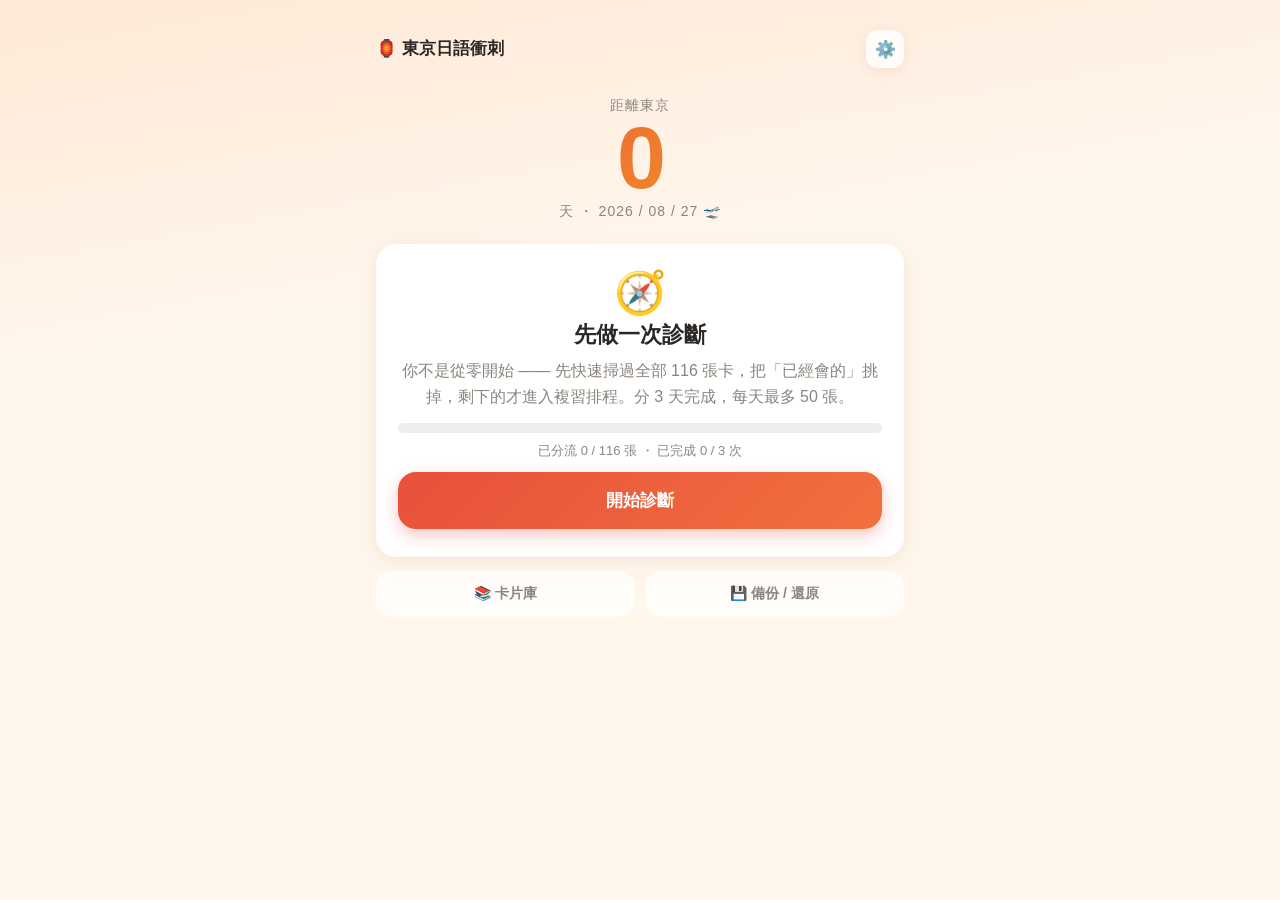
==== index.html @ 3a6a8c68 "feat: 東京旅遊日語 30 天衝刺複習 Web App 依 japanese-sprint-app-spec.md 實作的純前端、單機可用日語複習 App， 出發日 2026-08-27，所有進度" ====
<!DOCTYPE html>
<html lang="zh-Hant">
<head>
<meta charset="utf-8">
<meta name="viewport" content="width=device-width,initial-scale=1,viewport-fit=cover">
<meta name="theme-color" content="#FFE9D6">
<meta name="apple-mobile-web-app-capable" content="yes">
<meta name="apple-mobile-web-app-title" content="東京日語">
<title>東京日語衝刺 🏮</title>
<link rel="icon" href="data:image/svg+xml,<svg xmlns='http://www.w3.org/2000/svg' viewBox='0 0 100 100'><text y='.9em' font-size='90'>🏮</text></svg>">
<link rel="stylesheet" href="styles.css">
</head>
<body>
<div id="app"></div>
<div id="toast"></div>
<script src="data.js"></script>
<script src="app.js"></script>
</body>
</html>
---- styles.css ----
/* ==========================================================================
   東京旅遊日語 30 天衝刺 — 樣式（手機優先）
   ========================================================================== */
:root{
  --primary:#E8503A;
  --primary-d:#C93F2C;
  --accent:#2E86AB;
  --green:#35B37E;
  --yellow:#F5A623;
  --red:#E5484D;
  --gray:#C9CDD4;
  --bg:#FFF6EC;
  --bg2:#FFE9D6;
  --card:#FFFFFF;
  --text:#2B2724;
  --muted:#8C857D;
  --line:rgba(0,0,0,.07);
  --shadow:0 4px 18px rgba(180,120,80,.13);
  --radius:20px;
}

*{box-sizing:border-box;-webkit-tap-highlight-color:transparent}
html,body{margin:0;padding:0}
body{
  background:linear-gradient(170deg,var(--bg2) 0%,var(--bg) 32%,var(--bg) 100%);
  background-attachment:fixed;
  color:var(--text);
  font-family:-apple-system,BlinkMacSystemFont,"Segoe UI","PingFang TC","Noto Sans TC","Microsoft JhengHei",sans-serif;
  font-size:16px;line-height:1.6;
  min-height:100vh;
}
#app{max-width:560px;margin:0 auto;padding:12px 16px 40px}
.jp,.jp-big,.jp-quiz,.kana,.sign,.bubble-jp,.br-jp,.bubble-kana{
  font-family:"Hiragino Sans","Hiragino Kaku Gothic ProN","Noto Sans JP","Yu Gothic",sans-serif;
}

h2{font-size:22px;margin:6px 0 8px;line-height:1.35}
h3{font-size:17px;margin:0 0 10px}
p{margin:6px 0}
.muted{color:var(--muted)}
.small{font-size:13px}
.xsmall{font-size:11.5px}
.center{text-align:center}
.pad{height:40px}
.warn{color:var(--primary)}

/* ---------- 頂列 ---------- */
.topbar{display:flex;align-items:center;gap:10px;padding:6px 0 12px}
.brand{flex:1;font-weight:700;font-size:17px}
.counter{color:var(--muted);font-size:13px;font-variant-numeric:tabular-nums}
.icon-btn{
  border:none;background:rgba(255,255,255,.8);width:38px;height:38px;border-radius:12px;
  font-size:17px;cursor:pointer;box-shadow:var(--shadow);flex:none;
}

/* ---------- 卡片 ---------- */
.card{
  background:var(--card);border-radius:var(--radius);padding:20px;margin-bottom:14px;
  box-shadow:var(--shadow);
}
.card.hero{text-align:center;padding:28px 22px}
.hero-emoji{font-size:42px;line-height:1}
.hero-emoji.big{font-size:64px}
.card.danger{border:1px solid rgba(229,72,77,.25)}
.big-emoji{font-size:32px}

/* ---------- 倒數 ---------- */
.countdown{
  text-align:center;padding:14px 0 22px;
}
.cd-num{
  font-size:76px;font-weight:800;line-height:.95;letter-spacing:-3px;
  background:linear-gradient(135deg,var(--primary),#F5A623);
  -webkit-background-clip:text;background-clip:text;color:transparent;
}
.cd-label{color:var(--muted);font-size:14px;letter-spacing:1px}

/* ---------- 按鈕 ---------- */
.btn{
  display:block;width:100%;border:none;border-radius:16px;padding:14px 18px;
  font-size:16px;font-weight:700;cursor:pointer;margin-top:10px;
  background:#F1EDE8;color:var(--text);font-family:inherit;
  transition:transform .08s ease,filter .15s ease;
}
.btn:active{transform:scale(.975)}
.btn.big{padding:17px 18px;font-size:17px;border-radius:18px}
.btn.primary{background:linear-gradient(135deg,var(--primary),#F2703F);color:#fff;box-shadow:0 6px 16px rgba(232,80,58,.32)}
.btn.accent{background:linear-gradient(135deg,#6B5B95,var(--accent));color:#fff;box-shadow:0 6px 16px rgba(46,134,171,.3)}
.btn.ghost{background:transparent;color:var(--muted);box-shadow:none;font-weight:600}
.btn.warn{background:rgba(229,72,77,.1);color:var(--red)}
.btn.small{width:auto;padding:9px 14px;font-size:14px;margin:0;flex:none}
.btn.known{background:linear-gradient(135deg,var(--green),#4CC38A);color:#fff}
.btn.rusty{background:linear-gradient(135deg,var(--yellow),#F7B955);color:#fff}

/* ---------- 首頁 ---------- */
.row2{display:grid;grid-template-columns:1fr 1fr;gap:12px;margin-bottom:14px}
.row2 .card{margin:0;text-align:center;padding:18px 12px;display:flex;flex-direction:column;align-items:center;justify-content:center;gap:2px}
.stat-big{font-size:32px;font-weight:800;line-height:1.2}
.ring-wrap{position:relative;display:inline-flex;align-items:center;justify-content:center}
.ring-center{position:absolute;font-weight:800;font-size:18px}
.ring{display:block}

.phase-tag{
  display:inline-block;background:rgba(46,134,171,.12);color:var(--accent);
  padding:4px 12px;border-radius:99px;font-size:13px;font-weight:700;margin-bottom:6px;
}
.due-line{margin:12px 0 2px;font-size:15px}

.scen-grid{display:grid;grid-template-columns:repeat(3,1fr);gap:14px 6px;margin-top:4px}
.scen{text-align:center}
.scen-ring{position:relative;display:inline-flex;align-items:center;justify-content:center}
.scen-emoji{position:absolute;font-size:22px}
.scen-name{font-size:12.5px;font-weight:600;margin-top:2px}
.scen-num{font-size:11.5px;color:var(--muted)}
.legend{display:flex;gap:14px;justify-content:center;margin-top:16px;font-size:12px;color:var(--muted)}
.legend span{display:flex;align-items:center;gap:5px}
.dot{width:9px;height:9px;border-radius:99px;display:inline-block;flex:none}
.dot.green{background:var(--green)}.dot.yellow{background:var(--yellow)}.dot.gray{background:var(--gray)}

.tokyo-card{background:linear-gradient(135deg,#F7F2FF,#EAF4F9)}
.tokyo-head{display:flex;gap:12px;align-items:center;margin-bottom:6px}
.tokyo-head h3{margin:0}
.locked{opacity:.62}
.lock-note{text-align:center;color:var(--muted);font-size:14px;padding:8px 0 2px}

.banner{
  background:#fff;border-left:4px solid var(--accent);border-radius:14px;padding:14px 16px;
  margin-bottom:14px;box-shadow:var(--shadow);font-size:14px;
  display:flex;gap:12px;align-items:center;flex-wrap:wrap;
}
.banner .btn{background:var(--accent);color:#fff}

.footnav{display:flex;gap:10px;margin-top:6px}
.footnav .btn{margin-top:0;font-size:14px;background:rgba(255,255,255,.7)}

/* ---------- 進度條 ---------- */
.progress{height:10px;background:rgba(0,0,0,.07);border-radius:99px;overflow:hidden;margin:14px 0 8px}
.progress.slim{height:5px;margin:0 0 14px}
.progress-fill{height:100%;background:linear-gradient(90deg,var(--primary),#F5A623);border-radius:99px;transition:width .4s}

/* ---------- 課程分段列 ---------- */
.segbar{display:flex;gap:6px;margin-bottom:16px}
.seg{
  flex:1;height:34px;border-radius:12px;background:rgba(255,255,255,.65);
  display:flex;align-items:center;justify-content:center;font-size:15px;opacity:.45;
}
.seg.done{opacity:1;background:rgba(53,179,126,.18)}
.seg.cur{opacity:1;background:#fff;box-shadow:var(--shadow);transform:scale(1.04)}
.counter-line{text-align:center;color:var(--muted);font-size:13px;margin-bottom:10px;font-variant-numeric:tabular-nums}

/* ---------- 診斷 ---------- */
.diag-card{text-align:center;padding:34px 22px}
.diag-q{font-size:26px;font-weight:700;margin:14px 0 10px;line-height:1.45}
.diag-btns{display:grid;grid-template-columns:1fr 1fr;gap:12px;margin-bottom:14px}
.diag-btns .btn{margin-top:0;padding:20px 10px;font-size:16px}
.badge{
  display:inline-block;padding:4px 12px;border-radius:99px;font-size:12.5px;font-weight:700;
}

/* ---------- 翻卡 ---------- */
.flip{perspective:1200px;min-height:300px;margin-bottom:14px;cursor:pointer}
.flip-inner{position:relative;width:100%;min-height:300px;transition:transform .55s cubic-bezier(.4,.2,.2,1);transform-style:preserve-3d}
.flip.flipped .flip-inner{transform:rotateY(180deg)}
.face{
  position:absolute;inset:0;backface-visibility:hidden;-webkit-backface-visibility:hidden;
  background:var(--card);border-radius:var(--radius);box-shadow:var(--shadow);
  padding:26px 22px;display:flex;flex-direction:column;align-items:center;justify-content:center;
  text-align:center;gap:8px;overflow:auto;
}
.face.back{transform:rotateY(180deg);background:linear-gradient(160deg,#FFFDF8,#FFF3E6)}
.zh-big{font-size:27px;font-weight:700;line-height:1.45}
.say-hint{margin-top:10px;font-size:15px;color:var(--muted);line-height:1.5}
.jp-big{font-size:29px;font-weight:700;line-height:1.5;word-break:break-word}
.kana{font-size:17px;color:#6E675F}
.romaji{font-size:15px;color:var(--muted);font-style:italic}
.zh-small{font-size:15px;color:var(--muted);margin-top:8px;border-top:1px dashed var(--line);padding-top:10px;width:100%}
.tap-hint{font-size:14px;padding:6px 0 12px}
.tag{display:inline-block;margin-left:6px;padding:1px 8px;border-radius:99px;font-size:11px;font-weight:700}
.tag.new{background:var(--primary);color:#fff}
.tag.spot{background:var(--accent);color:#fff}

/* ---------- 自評按鈕 ---------- */
.grades{display:grid;grid-template-columns:repeat(5,1fr);gap:6px;margin:4px 0 20px}
.grade{
  border:none;border-radius:14px;padding:12px 2px;min-height:70px;cursor:pointer;
  display:flex;flex-direction:column;align-items:center;justify-content:center;gap:3px;
  font-family:inherit;color:#fff;transition:transform .08s;
}
.grade:active{transform:scale(.94)}
.grade b{font-size:12.5px;font-weight:700;letter-spacing:-.3px;line-height:1.25}
.grade span{font-size:11px;opacity:.75}
.g0{background:#E5484D}
.g2{background:#F2743A}
.g3{background:#F5A623}
.g4{background:#7CC061}
.g5{background:#35B37E}

/* ---------- 選擇題 ---------- */
.quiz-card{text-align:center;padding:30px 20px}
.jp-quiz{font-size:28px;font-weight:700;line-height:1.5;margin:6px 0 4px}
.opts{display:grid;gap:10px;margin-bottom:14px}
.opt{
  border:2px solid var(--line);background:#fff;border-radius:16px;padding:15px 16px;
  font-size:15.5px;text-align:left;cursor:pointer;font-family:inherit;color:var(--text);
  transition:transform .08s,border-color .15s;
}
.opt:active{transform:scale(.98)}
.opt.right{border-color:var(--green);background:rgba(53,179,126,.12);font-weight:700}
.opt.wrong{border-color:var(--red);background:rgba(229,72,77,.1)}

/* ---------- 漢字快閃 ---------- */
.sign-card{text-align:center;padding:34px 20px;background:linear-gradient(160deg,#FFFFFF,#F4F7FA)}
.sign{
  font-size:64px;font-weight:700;letter-spacing:4px;line-height:1.25;
  word-break:break-word;
}
@media(max-width:380px){.sign{font-size:52px}}

/* ---------- 對話 ---------- */
.intro{background:rgba(255,255,255,.7);border-radius:16px;padding:14px 16px;margin-bottom:12px;font-size:14.5px;line-height:1.6}
.narration{
  background:rgba(0,0,0,.04);border-radius:14px;padding:13px 16px;margin-bottom:12px;
  font-size:14.5px;color:#5F594F;line-height:1.65;
}
.npc{display:flex;gap:10px;align-items:flex-start;margin-bottom:14px}
.npc-avatar{font-size:26px;flex:none;background:#fff;width:44px;height:44px;border-radius:99px;display:flex;align-items:center;justify-content:center;box-shadow:var(--shadow)}
.bubble{
  background:#fff;border-radius:4px 18px 18px 18px;padding:14px 16px;box-shadow:var(--shadow);flex:1;
}
.bubble-jp{font-size:19px;font-weight:600;line-height:1.55}
.bubble-kana{font-size:13.5px;color:#807A72;margin-top:2px}
.bubble-zh{font-size:14px;color:var(--muted);margin-top:6px;border-top:1px dashed var(--line);padding-top:6px}
.prompt-card{background:linear-gradient(160deg,#FFF9F0,#FFEFE0);border:1px dashed rgba(232,80,58,.3)}
.prompt{font-size:21px;font-weight:700;line-height:1.5;margin:4px 0 6px}
.answer-card{background:linear-gradient(160deg,#F5FBF8,#EDF7F2);text-align:center}
.tip{margin-top:12px;font-size:13.5px;color:#5F594F;background:rgba(245,166,35,.14);padding:10px 12px;border-radius:12px;text-align:left}
.station{display:flex;gap:12px;align-items:flex-start;background:#fff;border-radius:18px;padding:16px;box-shadow:var(--shadow);margin-bottom:14px}

/* ---------- 錄音 ---------- */
.rec{margin-top:12px}
.rec-btn{background:rgba(0,0,0,.05);font-size:14px;padding:11px;margin-top:0}
.rec-btn.recording{background:var(--red);color:#fff;animation:pulse 1.2s infinite}
@keyframes pulse{0%,100%{opacity:1}50%{opacity:.62}}
.audio{width:100%;margin-top:10px;height:38px}

/* ---------- 完成慶祝 ---------- */
.celebrate{background:linear-gradient(160deg,#FFFDF6,#FFF0DE)}
.recap{display:grid;grid-template-columns:repeat(3,1fr);gap:8px;margin:18px 0}
.recap div{display:flex;flex-direction:column;gap:2px}
.recap b{font-size:23px}
.recap span{font-size:12px;color:var(--muted)}
.streak-line{font-size:15px;margin:6px 0}
.quote{margin-top:14px;font-size:14.5px;color:#5F594F;font-style:italic;background:rgba(0,0,0,.035);padding:12px;border-radius:12px}
.confetti{position:fixed;inset:0;pointer-events:none;overflow:hidden;z-index:50}
.confetti span{
  position:absolute;top:-40px;font-size:26px;
  left:calc(8% + var(--i) * 15%);
  animation:fall 2.6s cubic-bezier(.3,.6,.5,1) forwards;
  animation-delay:calc(var(--i) * .16s);
}
@keyframes fall{
  0%{transform:translateY(0) rotate(0);opacity:0}
  12%{opacity:1}
  100%{transform:translateY(105vh) rotate(420deg);opacity:0}
}

/* ---------- 卡片庫 ---------- */
.chips{display:flex;gap:8px;overflow-x:auto;padding-bottom:12px;-webkit-overflow-scrolling:touch}
.chips::-webkit-scrollbar{display:none}
.chip{
  flex:none;border:none;background:rgba(255,255,255,.75);border-radius:99px;padding:9px 15px;
  font-size:13.5px;font-family:inherit;cursor:pointer;color:var(--muted);font-weight:600;
}
.chip.on{background:var(--primary);color:#fff}
.card.list{padding:6px 16px}
.browse-row{display:flex;gap:11px;align-items:center;padding:13px 0;border-bottom:1px solid var(--line)}
.browse-row:last-child{border-bottom:none}
.br-main{flex:1;min-width:0}
.br-jp{font-size:17px;font-weight:600;line-height:1.4}
.br-kana{font-size:12px;color:#8C857D}
.br-zh{font-size:13.5px;color:#5F594F;margin-top:2px}
.br-meta{font-size:11.5px;color:var(--muted);flex:none;text-align:right}

/* ---------- 設定 ---------- */
.kv{display:flex;justify-content:space-between;align-items:center;gap:12px;padding:9px 0;border-bottom:1px solid var(--line);font-size:14.5px}
.kv:last-child{border-bottom:none}
.switch{display:flex;align-items:center;gap:10px;font-size:15px;padding:6px 0;cursor:pointer}
.switch input{width:20px;height:20px;accent-color:var(--primary)}
.select{border:1px solid var(--line);border-radius:10px;padding:7px 10px;font-family:inherit;font-size:14px;background:#fff}
.input{
  width:100%;border:2px solid var(--line);border-radius:14px;padding:14px;font-size:16px;
  font-family:inherit;margin:12px 0 4px;background:#fff;color:var(--text);
}
.input:focus{outline:none;border-color:var(--primary)}

/* ---------- toast ---------- */
#toast{
  position:fixed;left:50%;bottom:26px;transform:translate(-50%,20px);
  background:rgba(30,26,22,.93);color:#fff;padding:12px 20px;border-radius:99px;
  font-size:14px;opacity:0;transition:.28s;pointer-events:none;z-index:100;
  max-width:88vw;text-align:center;
}
#toast.show{opacity:1;transform:translate(-50%,0)}

/* ---------- 桌面 ---------- */
@media(min-width:640px){
  #app{padding-top:24px}
  .cd-num{font-size:88px}
}
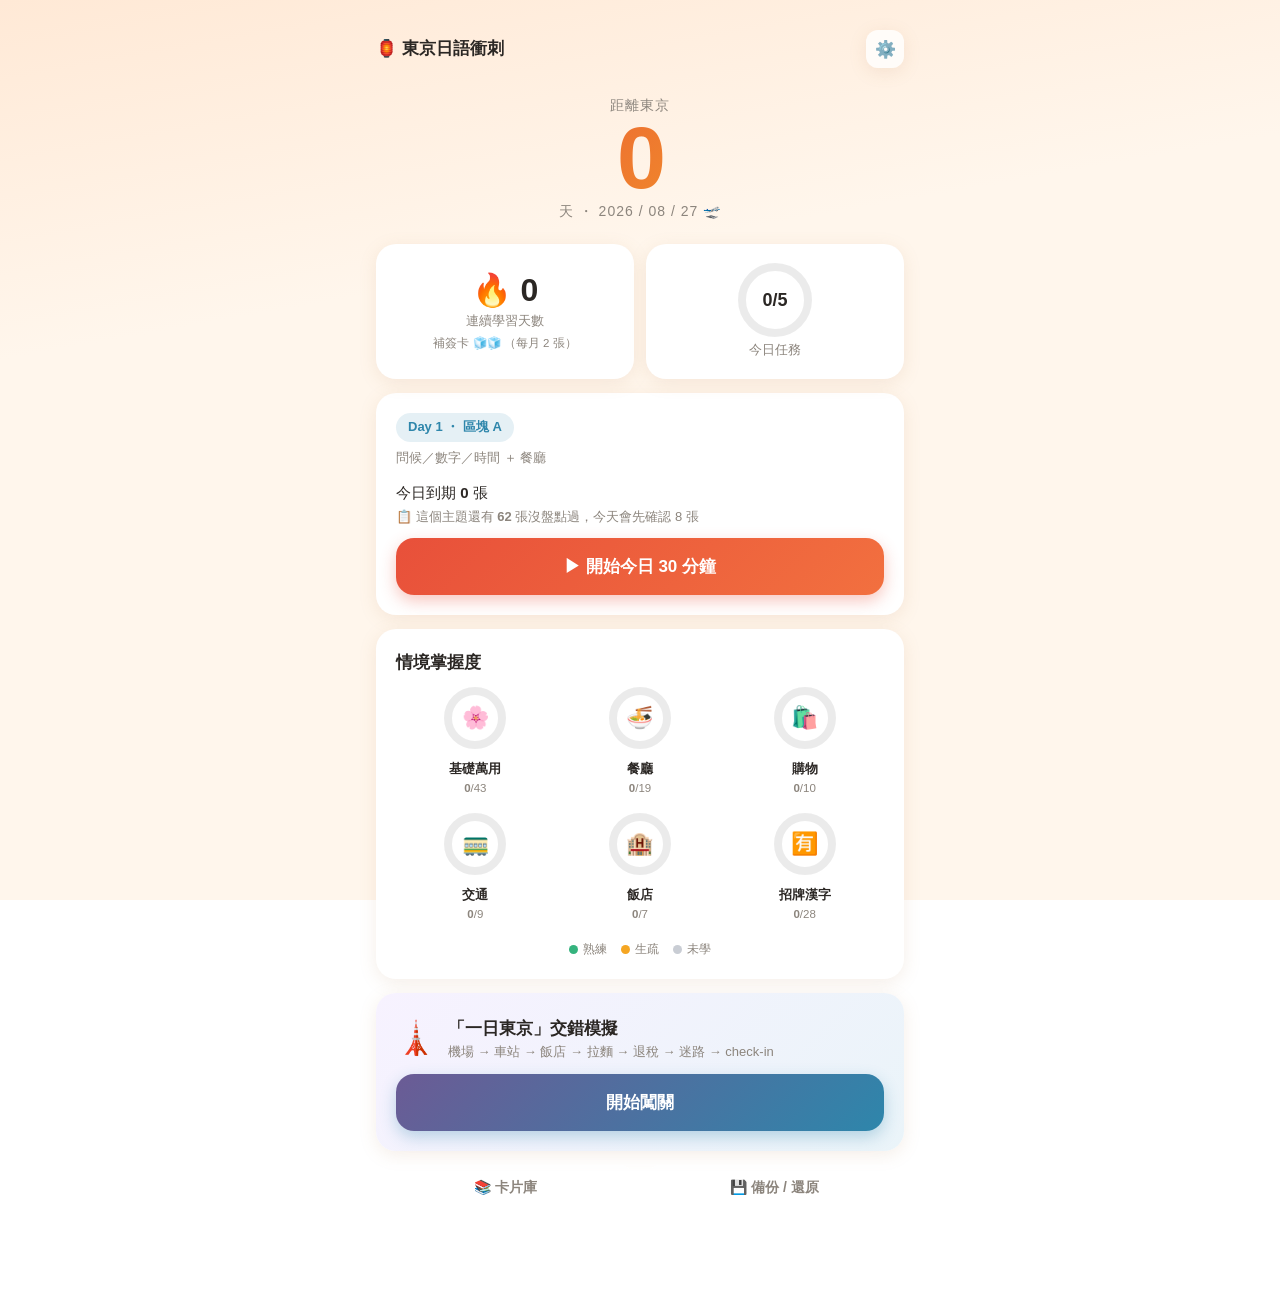
==== commit a211b44d: "feat: 盤點拆進每日課程、跨裝置同步碼、離線 PWA 依實際試用回饋改造兩件事。  診斷改造 - 移除 3 天前置診斷 gate，Day 1 直接開始學習 - 改為每日課程開頭的「今日盤點」，只盤" ====
--- a/index.html
+++ b/index.html
@@ -5,15 +5,29 @@
 <meta name="viewport" content="width=device-width,initial-scale=1,viewport-fit=cover">
 <meta name="theme-color" content="#FFE9D6">
 <meta name="apple-mobile-web-app-capable" content="yes">
+<meta name="apple-mobile-web-app-status-bar-style" content="default">
 <meta name="apple-mobile-web-app-title" content="東京日語">
 <title>東京日語衝刺 🏮</title>
 <link rel="icon" href="data:image/svg+xml,<svg xmlns='http://www.w3.org/2000/svg' viewBox='0 0 100 100'><text y='.9em' font-size='90'>🏮</text></svg>">
+<!-- PWA:start -->
+<link rel="manifest" href="manifest.json">
+<link rel="apple-touch-icon" href="icon-192.png">
+<!-- PWA:end -->
 <link rel="stylesheet" href="styles.css">
 </head>
 <body>
 <div id="app"></div>
 <div id="toast"></div>
+<script src="config.js"></script>
 <script src="data.js"></script>
+<script src="sync.js"></script>
 <script src="app.js"></script>
+<!-- SW:start -->
+<script>
+if ('serviceWorker' in navigator && location.protocol.startsWith('http')) {
+  window.addEventListener('load', () => navigator.serviceWorker.register('sw.js').catch(() => {}));
+}
+</script>
+<!-- SW:end -->
 </body>
 </html>
--- a/styles.css
+++ b/styles.css
@@ -89,8 +89,6 @@
 .btn.ghost{background:transparent;color:var(--muted);box-shadow:none;font-weight:600}
 .btn.warn{background:rgba(229,72,77,.1);color:var(--red)}
 .btn.small{width:auto;padding:9px 14px;font-size:14px;margin:0;flex:none}
-.btn.known{background:linear-gradient(135deg,var(--green),#4CC38A);color:#fff}
-.btn.rusty{background:linear-gradient(135deg,var(--yellow),#F7B955);color:#fff}
 
 /* ---------- 首頁 ---------- */
 .row2{display:grid;grid-template-columns:1fr 1fr;gap:12px;margin-bottom:14px}
@@ -148,14 +146,23 @@
 .seg.cur{opacity:1;background:#fff;box-shadow:var(--shadow);transform:scale(1.04)}
 .counter-line{text-align:center;color:var(--muted);font-size:13px;margin-bottom:10px;font-variant-numeric:tabular-nums}
 
-/* ---------- 診斷 ---------- */
-.diag-card{text-align:center;padding:34px 22px}
-.diag-q{font-size:26px;font-weight:700;margin:14px 0 10px;line-height:1.45}
-.diag-btns{display:grid;grid-template-columns:1fr 1fr;gap:12px;margin-bottom:14px}
-.diag-btns .btn{margin-top:0;padding:20px 10px;font-size:16px}
 .badge{
   display:inline-block;padding:4px 12px;border-radius:99px;font-size:12.5px;font-weight:700;
 }
+
+/* ---------- 今日盤點三選一 ---------- */
+.triage-btns{display:grid;grid-template-columns:repeat(3,1fr);gap:8px;margin:4px 0 10px}
+.triage{
+  border:none;border-radius:16px;padding:14px 4px;min-height:88px;cursor:pointer;
+  display:flex;flex-direction:column;align-items:center;justify-content:center;gap:6px;
+  font-family:inherit;color:#fff;transition:transform .08s;
+}
+.triage:active{transform:scale(.95)}
+.triage .t-emoji{font-size:22px;line-height:1}
+.triage b{font-size:12.5px;font-weight:700;letter-spacing:-.3px;line-height:1.3}
+.t-known{background:linear-gradient(135deg,var(--green),#4CC38A)}
+.t-quick{background:linear-gradient(135deg,var(--yellow),#F7B955)}
+.t-cold{background:linear-gradient(135deg,#F2743A,#E5684D)}
 
 /* ---------- 翻卡 ---------- */
 .flip{perspective:1200px;min-height:300px;margin-bottom:14px;cursor:pointer}
@@ -245,9 +252,9 @@
 
 /* ---------- 完成慶祝 ---------- */
 .celebrate{background:linear-gradient(160deg,#FFFDF6,#FFF0DE)}
-.recap{display:grid;grid-template-columns:repeat(3,1fr);gap:8px;margin:18px 0}
+.recap{display:grid;grid-template-columns:repeat(auto-fit,minmax(64px,1fr));gap:8px;margin:18px 0}
 .recap div{display:flex;flex-direction:column;gap:2px}
-.recap b{font-size:23px}
+.recap b{font-size:22px}
 .recap span{font-size:12px;color:var(--muted)}
 .streak-line{font-size:15px;margin:6px 0}
 .quote{margin-top:14px;font-size:14.5px;color:#5F594F;font-style:italic;background:rgba(0,0,0,.035);padding:12px;border-radius:12px}
@@ -292,6 +299,24 @@
   font-family:inherit;margin:12px 0 4px;background:#fff;color:var(--text);
 }
 .input:focus{outline:none;border-color:var(--primary)}
+code{
+  background:rgba(0,0,0,.05);padding:1px 6px;border-radius:6px;
+  font-family:ui-monospace,SFMono-Regular,Menlo,monospace;font-size:.9em;
+}
+
+/* ---------- 同步碼 ---------- */
+.synccode{
+  font-family:ui-monospace,SFMono-Regular,Menlo,monospace;
+  font-size:21px;font-weight:700;letter-spacing:1.5px;text-align:center;
+  background:linear-gradient(160deg,#F7F2FF,#EAF4F9);
+  border:1px dashed rgba(46,134,171,.4);border-radius:14px;
+  padding:16px 10px;margin:12px 0 6px;cursor:pointer;user-select:all;
+  word-break:break-all;
+}
+.synccode:active{transform:scale(.99)}
+.sync-link{margin-top:16px;padding-top:14px;border-top:1px solid var(--line)}
+.sync-link .input{margin:0 0 8px;font-family:ui-monospace,SFMono-Regular,Menlo,monospace;letter-spacing:1px}
+.sync-link .btn{margin-top:0}
 
 /* ---------- toast ---------- */
 #toast{
